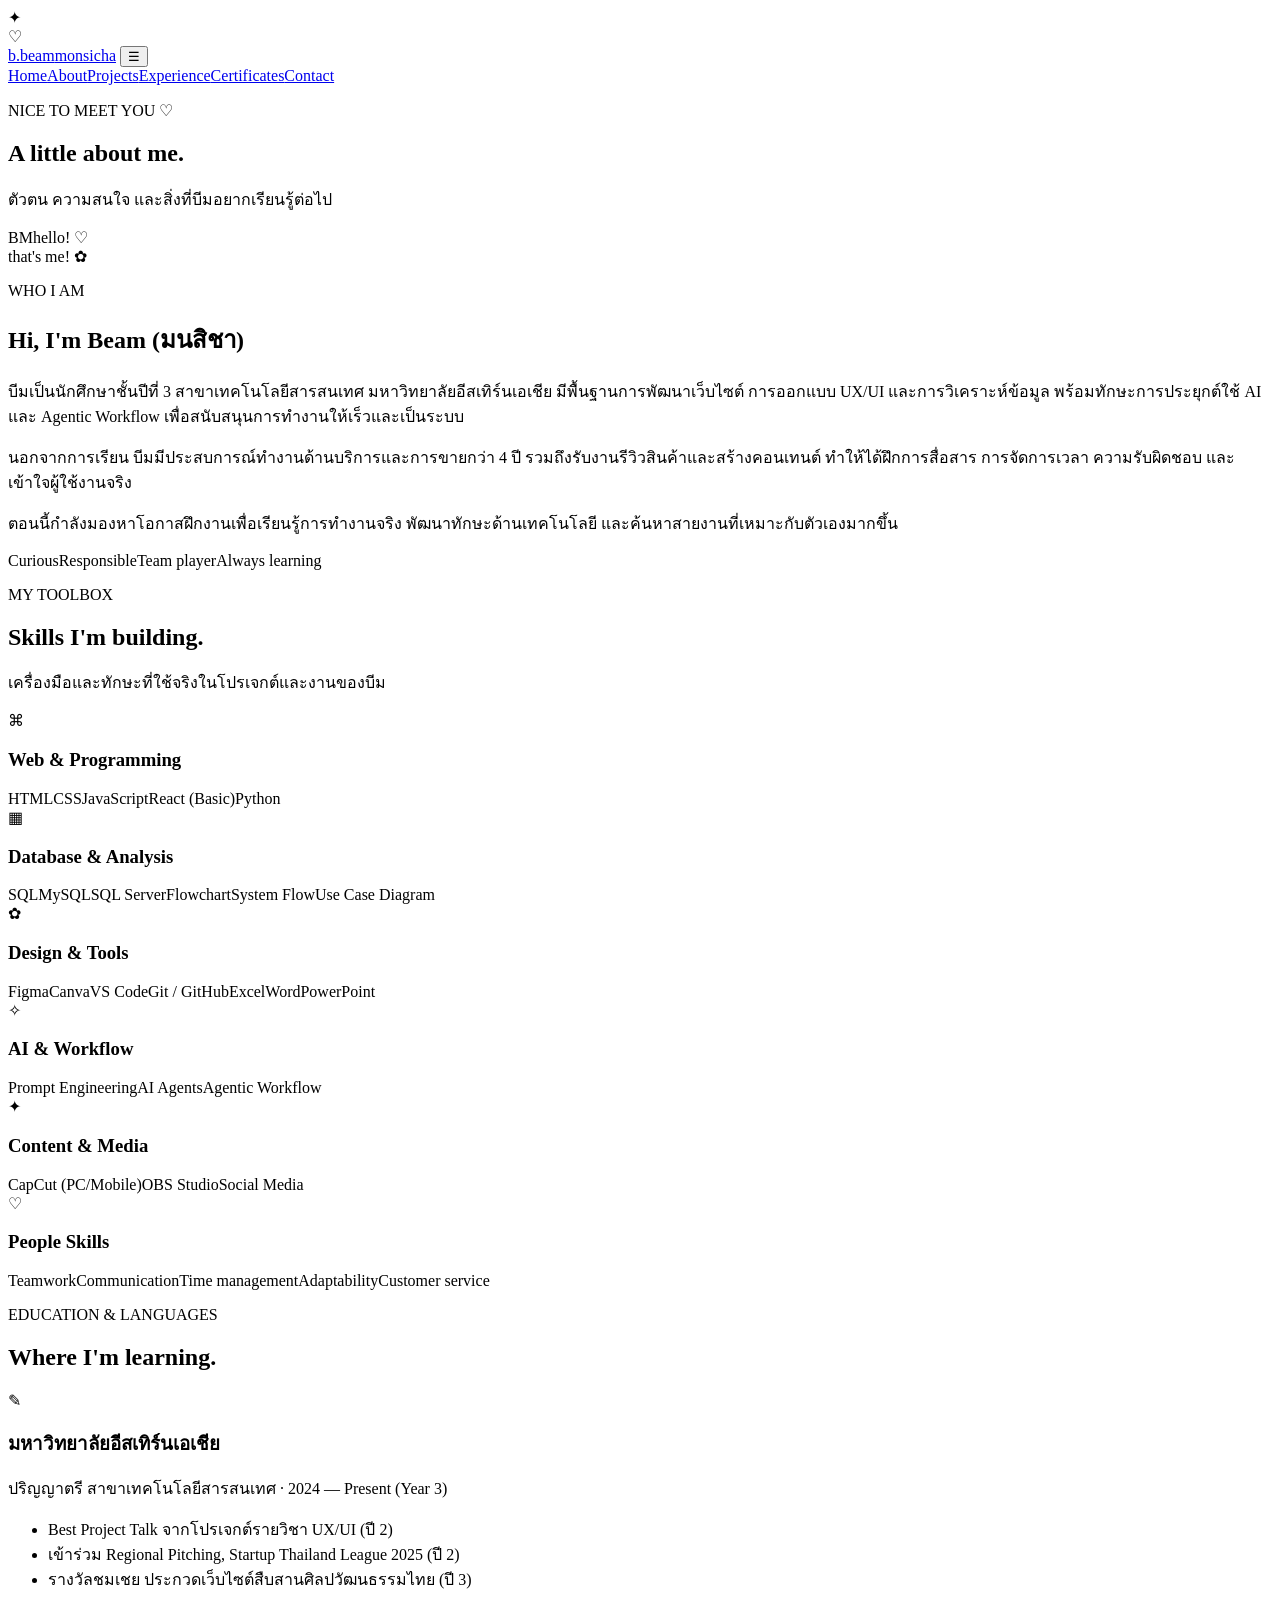
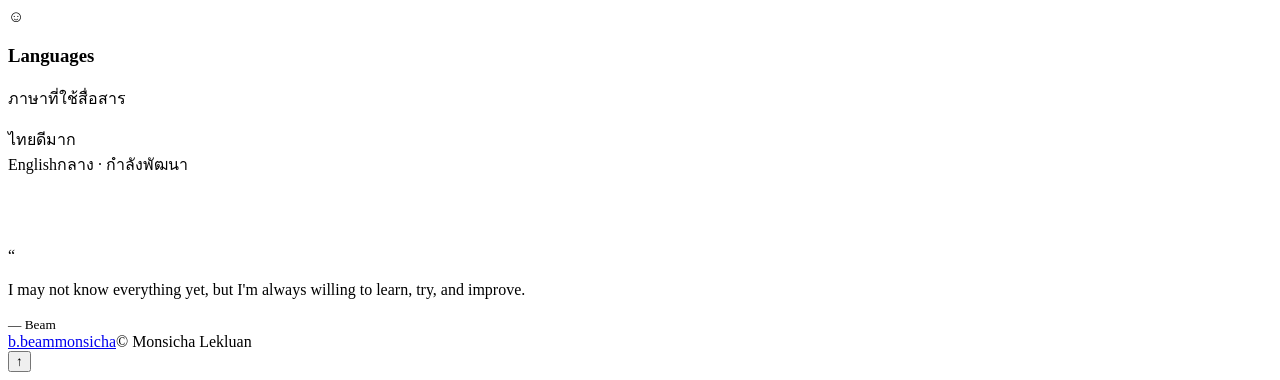
==== about.html @ de4360d0 "Add files via upload" ====
<!doctype html>
<html lang="th">
<head>
  <meta charset="utf-8"><meta name="viewport" content="width=device-width, initial-scale=1">
  <meta name="description" content="เกี่ยวกับมนสิชา เล็กล้วน (บีม) ทักษะ การศึกษา และสิ่งที่สนใจ">
  <meta property="og:title" content="About — Beam Monsicha"><meta property="og:description" content="เกี่ยวกับมนสิชา เล็กล้วน (บีม) ทักษะ การศึกษา และสิ่งที่สนใจ"><meta name="theme-color" content="#fff0f6">
  <title>About — Beam Monsicha</title>
  <link rel="icon" href="data:image/svg+xml,%3Csvg xmlns='http://www.w3.org/2000/svg' viewBox='0 0 100 100'%3E%3Crect width='100' height='100' rx='28' fill='%23ed78a8'/%3E%3Ctext x='50' y='70' font-size='62' text-anchor='middle' fill='white' font-family='sans-serif' font-weight='700'%3Eb.%3C/text%3E%3C/svg%3E">
  <script>document.documentElement.classList.add('js')</script>
  <link rel="preconnect" href="https://fonts.googleapis.com"><link rel="preconnect" href="https://fonts.gstatic.com" crossorigin>
  <link href="https://fonts.googleapis.com/css2?family=DM+Sans:wght@400;500;600;700&family=Kanit:wght@300;400;500;600;700&display=swap" rel="stylesheet">
  <link rel="stylesheet" href="assets/css/style.css"><script defer src="assets/js/main.js"></script>
</head>
<body>
  <div class="progress" aria-hidden="true"></div>
  <div class="top-sparkle sparkle-one">✦</div><div class="top-sparkle sparkle-two">♡</div>
  <header class="site-header"><a class="brand" href="index.html"><span class="brand-mark">b.</span><span>beam<span class="brand-dot">monsicha</span></span></a>
    <button class="menu-toggle" aria-label="เปิดเมนู" aria-expanded="false">☰</button>
    <nav class="nav-links" aria-label="เมนูหลัก"><a href="index.html">Home</a><a class="active" aria-current="page" href="about.html">About</a><a href="projects.html">Projects</a><a href="experience.html">Experience</a><a href="certificates.html">Certificates</a><a href="contact.html">Contact</a></nav>
  </header>
  <main>

    <section class="page-hero wrap"><p class="eyebrow">NICE TO MEET YOU ♡</p><h1>A little <span class="pink-text">about me.</span></h1><p>ตัวตน ความสนใจ และสิ่งที่บีมอยากเรียนรู้ต่อไป</p></section>
    <section class="wrap about-layout"><div class="about-photo"><div class="profile-placeholder about-placeholder"><span class="profile-initials">BM</span><span class="profile-caption">hello! ♡</span><img class="profile-img" src="assets/img/profile.jpg" alt="รูปโปรไฟล์ของบีม มนสิชา" onerror="this.remove()"></div><span class="photo-sticker">that's me! ✿</span></div>
      <div class="about-copy"><p class="eyebrow">WHO I AM</p><h2>Hi, I'm Beam <span class="pink-text">(มนสิชา)</span></h2>
        <p>บีมเป็นนักศึกษาชั้นปีที่ 3 สาขาเทคโนโลยีสารสนเทศ มหาวิทยาลัยอีสเทิร์นเอเชีย มีพื้นฐานการพัฒนาเว็บไซต์ การออกแบบ UX/UI และการวิเคราะห์ข้อมูล พร้อมทักษะการประยุกต์ใช้ AI และ Agentic Workflow เพื่อสนับสนุนการทำงานให้เร็วและเป็นระบบ</p>
        <p>นอกจากการเรียน บีมมีประสบการณ์ทำงานด้านบริการและการขายกว่า 4 ปี รวมถึงรับงานรีวิวสินค้าและสร้างคอนเทนต์ ทำให้ได้ฝึกการสื่อสาร การจัดการเวลา ความรับผิดชอบ และเข้าใจผู้ใช้งานจริง</p>
        <p>ตอนนี้กำลังมองหาโอกาสฝึกงานเพื่อเรียนรู้การทำงานจริง พัฒนาทักษะด้านเทคโนโลยี และค้นหาสายงานที่เหมาะกับตัวเองมากขึ้น</p>
        <div class="tag-row"><span class="tag">Curious</span><span class="tag">Responsible</span><span class="tag">Team player</span><span class="tag">Always learning</span></div></div></section>
    <section class="section wrap"><div class="section-heading reveal"><div><p class="eyebrow">MY TOOLBOX</p><h2>Skills I'm <span class="pink-text">building.</span></h2><p class="section-subtitle">เครื่องมือและทักษะที่ใช้จริงในโปรเจกต์และงานของบีม</p></div></div>
      <div class="skill-groups three">
        <article class="soft-card skill-card reveal"><div class="card-icon pink">⌘</div><h3>Web &amp; Programming</h3><div class="chip-list"><span>HTML</span><span>CSS</span><span>JavaScript</span><span>React (Basic)</span><span>Python</span></div></article>
        <article class="soft-card skill-card reveal"><div class="card-icon lilac">▦</div><h3>Database &amp; Analysis</h3><div class="chip-list"><span>SQL</span><span>MySQL</span><span>SQL Server</span><span>Flowchart</span><span>System Flow</span><span>Use Case Diagram</span></div></article>
        <article class="soft-card skill-card reveal"><div class="card-icon yellow">✿</div><h3>Design &amp; Tools</h3><div class="chip-list"><span>Figma</span><span>Canva</span><span>VS Code</span><span>Git / GitHub</span><span>Excel</span><span>Word</span><span>PowerPoint</span></div></article>
        <article class="soft-card skill-card reveal"><div class="card-icon mint">✧</div><h3>AI &amp; Workflow</h3><div class="chip-list"><span>Prompt Engineering</span><span>AI Agents</span><span>Agentic Workflow</span></div></article>
        <article class="soft-card skill-card reveal"><div class="card-icon pink">✦</div><h3>Content &amp; Media</h3><div class="chip-list"><span>CapCut (PC/Mobile)</span><span>OBS Studio</span><span>Social Media</span></div></article>
        <article class="soft-card skill-card reveal"><div class="card-icon lilac">♡</div><h3>People Skills</h3><div class="chip-list"><span>Teamwork</span><span>Communication</span><span>Time management</span><span>Adaptability</span><span>Customer service</span></div></article>
      </div></section>
    <section class="wrap" style="padding-bottom:70px"><div class="section-heading reveal"><div><p class="eyebrow">EDUCATION &amp; LANGUAGES</p><h2>Where I'm <span class="pink-text">learning.</span></h2></div></div>
      <div class="edu-grid">
        <article class="soft-card reveal"><div class="card-icon lilac">✎</div><h3>มหาวิทยาลัยอีสเทิร์นเอเชีย</h3><p class="muted">ปริญญาตรี สาขาเทคโนโลยีสารสนเทศ · 2024 — Present (Year 3)</p><ul><li>Best Project Talk จากโปรเจกต์รายวิชา UX/UI (ปี 2)</li><li>เข้าร่วม Regional Pitching, Startup Thailand League 2025 (ปี 2)</li><li>รางวัลชมเชย ประกวดเว็บไซต์สืบสานศิลปวัฒนธรรมไทย (ปี 3)</li></ul></article>
        <article class="soft-card reveal"><div class="card-icon yellow">☺</div><h3>Languages</h3><p class="muted">ภาษาที่ใช้สื่อสาร</p><div class="lang-row"><span>ไทย</span><span>ดีมาก</span></div><div class="lang-row"><span>English</span><span>กลาง · กำลังพัฒนา</span></div></article>
      </div></section>
    <section class="wrap quote-box reveal"><span>“</span><p>I may not know everything yet, but I'm always willing to learn, try, and improve.</p><small>— Beam</small></section>

  </main>
  <footer class="site-footer"><div class="wrap footer-inner"><a class="brand" href="index.html"><span class="brand-mark">b.</span><span>beam<span class="brand-dot">monsicha</span></span></a><span>© <span data-year></span> Monsicha Lekluan</span></div></footer>
  <button class="to-top" aria-label="กลับขึ้นด้านบน">↑</button>
</body></html>
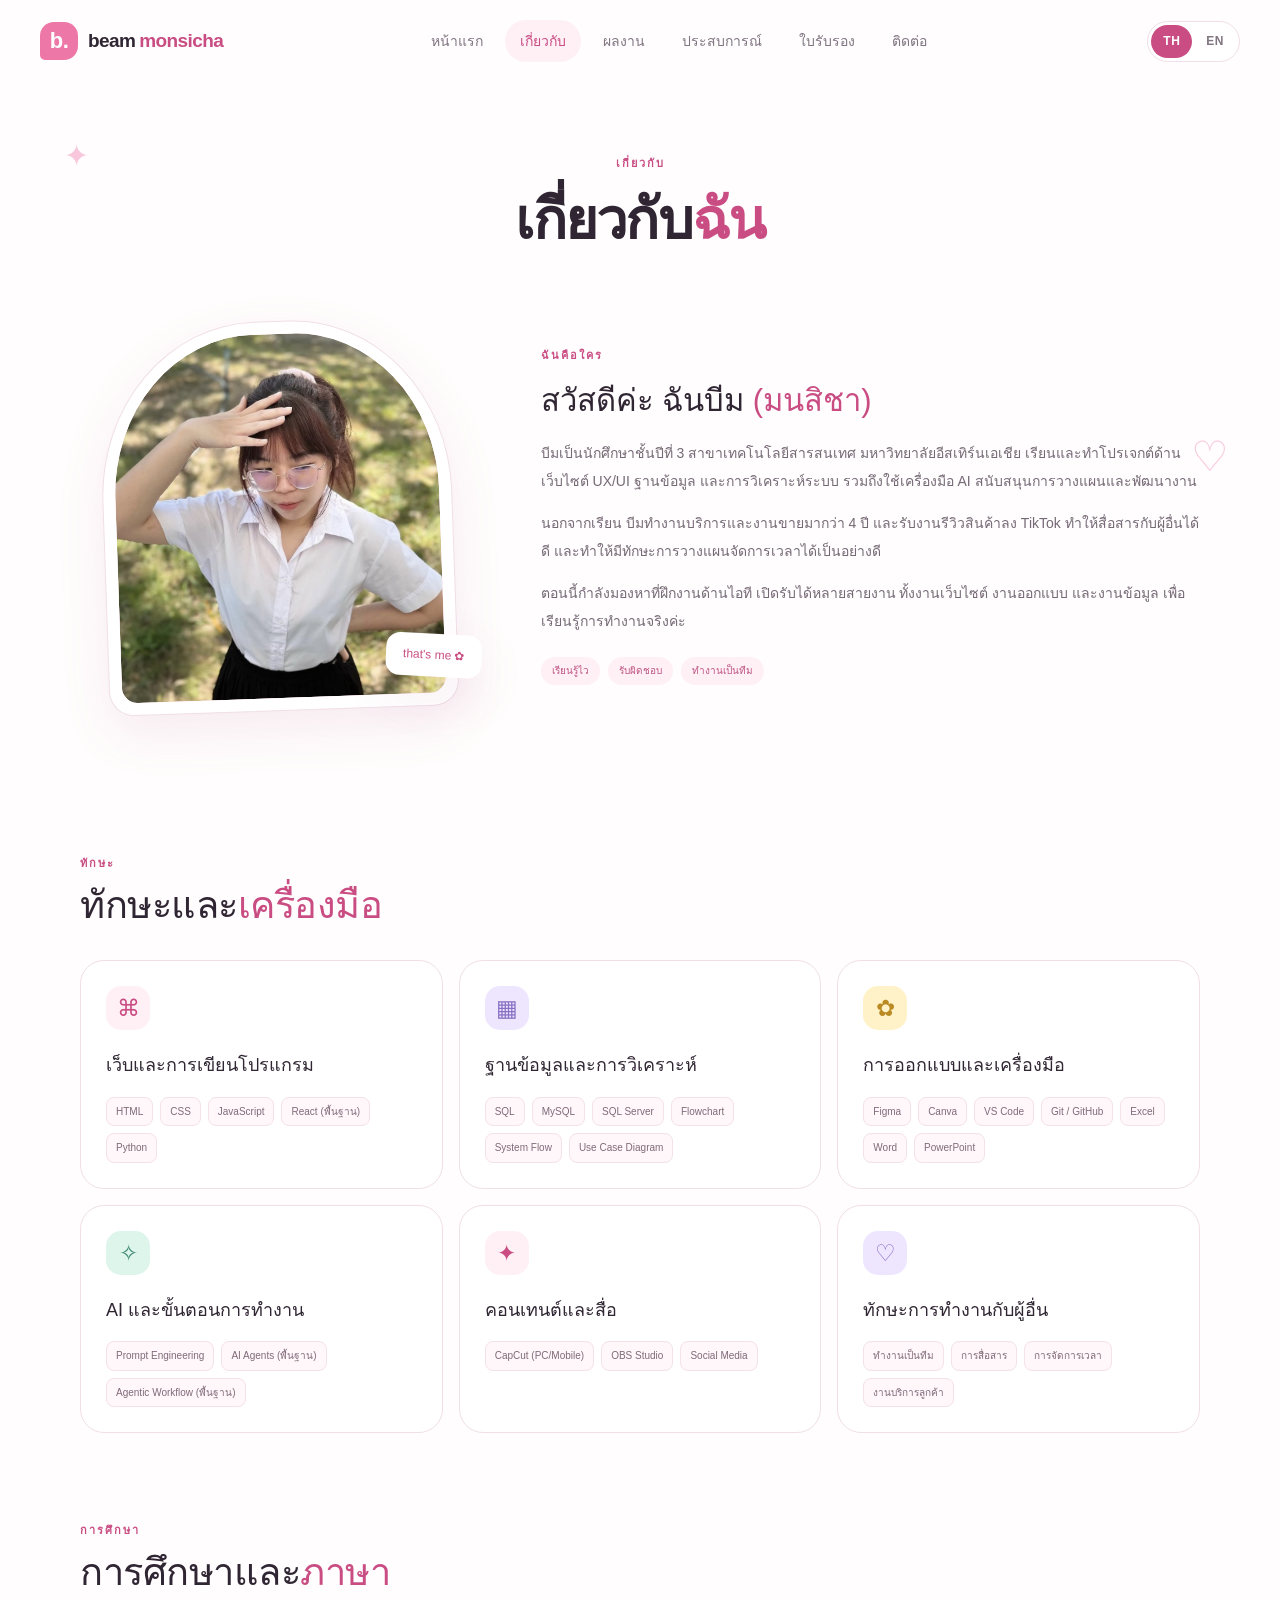
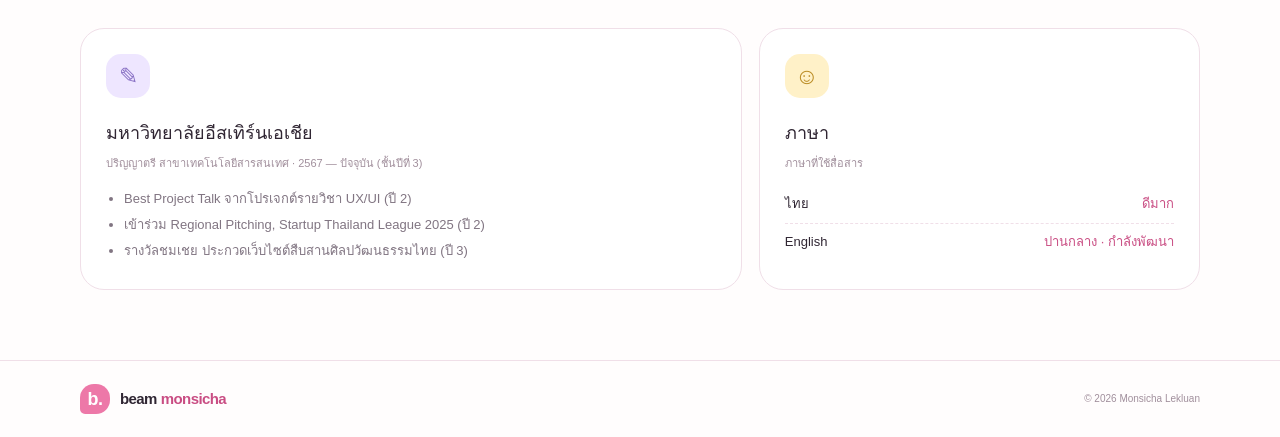
==== commit 9231402d: "update new portfolio version" ====
--- a/about.html
+++ b/about.html
@@ -1,12 +1,12 @@
 <!doctype html>
-<html lang="th">
+<html lang="th" data-title-en="About — Beam Monsicha" data-desc-en="About Monsicha Lekluan (Beam): skills, education and interests">
 <head>
   <meta charset="utf-8"><meta name="viewport" content="width=device-width, initial-scale=1">
   <meta name="description" content="เกี่ยวกับมนสิชา เล็กล้วน (บีม) ทักษะ การศึกษา และสิ่งที่สนใจ">
-  <meta property="og:title" content="About — Beam Monsicha"><meta property="og:description" content="เกี่ยวกับมนสิชา เล็กล้วน (บีม) ทักษะ การศึกษา และสิ่งที่สนใจ"><meta name="theme-color" content="#fff0f6">
-  <title>About — Beam Monsicha</title>
+  <meta property="og:title" content="เกี่ยวกับ — บีม มนสิชา"><meta property="og:description" content="เกี่ยวกับมนสิชา เล็กล้วน (บีม) ทักษะ การศึกษา และสิ่งที่สนใจ"><meta property="og:type" content="website"><meta property="og:image" content="https://beam-monsicha-cmd.github.io/my-portfolio/assets/img/og-cover.jpg"><meta name="twitter:card" content="summary_large_image"><meta name="theme-color" content="#fff0f6">
+  <title>เกี่ยวกับ — บีม มนสิชา</title>
   <link rel="icon" href="data:image/svg+xml,%3Csvg xmlns='http://www.w3.org/2000/svg' viewBox='0 0 100 100'%3E%3Crect width='100' height='100' rx='28' fill='%23ed78a8'/%3E%3Ctext x='50' y='70' font-size='62' text-anchor='middle' fill='white' font-family='sans-serif' font-weight='700'%3Eb.%3C/text%3E%3C/svg%3E">
-  <script>document.documentElement.classList.add('js')</script>
+  <script>(function(){var d=document.documentElement;d.classList.add('js');var l='th';try{var q=new URLSearchParams(location.search).get('lang');l=(q==='en'||q==='th')?q:(localStorage.getItem('beam-lang')||'th');}catch(e){}if(l!=='en')l='th';d.setAttribute('data-lang',l);d.setAttribute('lang',l);setTimeout(function(){if(!window.__beamJs)d.classList.remove('js')},3000)})()</script>
   <link rel="preconnect" href="https://fonts.googleapis.com"><link rel="preconnect" href="https://fonts.gstatic.com" crossorigin>
   <link href="https://fonts.googleapis.com/css2?family=DM+Sans:wght@400;500;600;700&family=Kanit:wght@300;400;500;600;700&display=swap" rel="stylesheet">
   <link rel="stylesheet" href="assets/css/style.css"><script defer src="assets/js/main.js"></script>
@@ -15,35 +15,35 @@
   <div class="progress" aria-hidden="true"></div>
   <div class="top-sparkle sparkle-one">✦</div><div class="top-sparkle sparkle-two">♡</div>
   <header class="site-header"><a class="brand" href="index.html"><span class="brand-mark">b.</span><span>beam<span class="brand-dot">monsicha</span></span></a>
-    <button class="menu-toggle" aria-label="เปิดเมนู" aria-expanded="false">☰</button>
-    <nav class="nav-links" aria-label="เมนูหลัก"><a href="index.html">Home</a><a class="active" aria-current="page" href="about.html">About</a><a href="projects.html">Projects</a><a href="experience.html">Experience</a><a href="certificates.html">Certificates</a><a href="contact.html">Contact</a></nav>
+    <nav class="nav-links" id="site-nav" aria-label="เมนูหลัก" data-aria-en="Main menu"><a href="index.html"><t-th>หน้าแรก</t-th><t-en>Home</t-en></a><a class="active" aria-current="page" href="about.html"><t-th>เกี่ยวกับ</t-th><t-en>About</t-en></a><a href="projects.html"><t-th>ผลงาน</t-th><t-en>Projects</t-en></a><a href="experience.html"><t-th>ประสบการณ์</t-th><t-en>Experience</t-en></a><a href="certificates.html"><t-th>ใบรับรอง</t-th><t-en>Certificates</t-en></a><a href="contact.html"><t-th>ติดต่อ</t-th><t-en>Contact</t-en></a></nav>
+    <div class="lang-switch" role="group" aria-label="ภาษา" data-aria-en="Language"><button type="button" data-set-lang="th" aria-pressed="true">TH</button><button type="button" data-set-lang="en" aria-pressed="false">EN</button></div>
+    <button class="menu-toggle" aria-label="เปิดเมนู" data-aria-en="Open menu" aria-expanded="false">☰</button>
   </header>
   <main>
 
-    <section class="page-hero wrap"><p class="eyebrow">NICE TO MEET YOU ♡</p><h1>A little <span class="pink-text">about me.</span></h1><p>ตัวตน ความสนใจ และสิ่งที่บีมอยากเรียนรู้ต่อไป</p></section>
-    <section class="wrap about-layout"><div class="about-photo"><div class="profile-placeholder about-placeholder"><span class="profile-initials">BM</span><span class="profile-caption">hello! ♡</span><img class="profile-img" src="assets/img/profile.jpg" alt="รูปโปรไฟล์ของบีม มนสิชา" onerror="this.remove()"></div><span class="photo-sticker">that's me! ✿</span></div>
-      <div class="about-copy"><p class="eyebrow">WHO I AM</p><h2>Hi, I'm Beam <span class="pink-text">(มนสิชา)</span></h2>
-        <p>บีมเป็นนักศึกษาชั้นปีที่ 3 สาขาเทคโนโลยีสารสนเทศ มหาวิทยาลัยอีสเทิร์นเอเชีย มีพื้นฐานการพัฒนาเว็บไซต์ การออกแบบ UX/UI และการวิเคราะห์ข้อมูล พร้อมทักษะการประยุกต์ใช้ AI และ Agentic Workflow เพื่อสนับสนุนการทำงานให้เร็วและเป็นระบบ</p>
-        <p>นอกจากการเรียน บีมมีประสบการณ์ทำงานด้านบริการและการขายกว่า 4 ปี รวมถึงรับงานรีวิวสินค้าและสร้างคอนเทนต์ ทำให้ได้ฝึกการสื่อสาร การจัดการเวลา ความรับผิดชอบ และเข้าใจผู้ใช้งานจริง</p>
-        <p>ตอนนี้กำลังมองหาโอกาสฝึกงานเพื่อเรียนรู้การทำงานจริง พัฒนาทักษะด้านเทคโนโลยี และค้นหาสายงานที่เหมาะกับตัวเองมากขึ้น</p>
-        <div class="tag-row"><span class="tag">Curious</span><span class="tag">Responsible</span><span class="tag">Team player</span><span class="tag">Always learning</span></div></div></section>
-    <section class="section wrap"><div class="section-heading reveal"><div><p class="eyebrow">MY TOOLBOX</p><h2>Skills I'm <span class="pink-text">building.</span></h2><p class="section-subtitle">เครื่องมือและทักษะที่ใช้จริงในโปรเจกต์และงานของบีม</p></div></div>
+    <section class="page-hero wrap"><p class="eyebrow"><t-th>เกี่ยวกับ</t-th><t-en>ABOUT</t-en></p><h1><t-th>เกี่ยวกับ<span class="pink-text">ฉัน</span></t-th><t-en>About <span class="pink-text">me.</span></t-en></h1></section>
+    <section class="wrap about-layout"><div class="about-photo"><div class="profile-placeholder about-placeholder"><span class="profile-initials">BM</span><span class="profile-caption">hello! ♡</span><img class="profile-img" src="assets/img/profile-about.jpg" alt="บีม มนสิชา ในชุดนักศึกษา" data-alt-en="Beam Monsicha in her student uniform" onerror="this.remove()"></div><span class="photo-sticker"><t-th>that's me</t-th><t-en>that's me!</t-en> ✿</span></div>
+      <div class="about-copy"><p class="eyebrow"><t-th>ฉันคือใคร</t-th><t-en>WHO I AM</t-en></p><h2><t-th>สวัสดีค่ะ ฉันบีม <span class="pink-text">(มนสิชา)</span></t-th><t-en>Hi, I'm Beam <span class="pink-text">(มนสิชา)</span></t-en></h2>
+        <p><t-th>บีมเป็นนักศึกษาชั้นปีที่ 3 สาขาเทคโนโลยีสารสนเทศ มหาวิทยาลัยอีสเทิร์นเอเชีย เรียนและทำโปรเจกต์ด้านเว็บไซต์ UX/UI ฐานข้อมูล และการวิเคราะห์ระบบ รวมถึงใช้เครื่องมือ AI สนับสนุนการวางแผนและพัฒนางาน</t-th><t-en>I'm a third-year student in Information Technology at Eastern Asia University. I work on projects in web development, UX/UI, databases and system analysis, and I use AI tools to support planning and development.</t-en></p>
+        <p><t-th>นอกจากเรียน บีมทำงานบริการและงานขายมากว่า 4 ปี และรับงานรีวิวสินค้าลง TikTok ทำให้สื่อสารกับผู้อื่นได้ดี และทำให้มีทักษะการวางแผนจัดการเวลาได้เป็นอย่างดี</t-th><t-en>Outside of class, I have worked in customer service and sales for more than 4 years and do freelance product reviews on TikTok. This has helped me communicate with others and manage my time to meet deadlines.</t-en></p>
+        <p><t-th>ตอนนี้กำลังมองหาที่ฝึกงานด้านไอที เปิดรับได้หลายสายงาน ทั้งงานเว็บไซต์ งานออกแบบ และงานข้อมูล เพื่อเรียนรู้การทำงานจริงค่ะ</t-th><t-en>I'm now looking for an IT internship. I'm open to different areas, including web development, design and data, so I can learn from real work.</t-en></p>
+        <div class="tag-row"><span class="tag"><t-th>เรียนรู้ไว</t-th><t-en>Quick learner</t-en></span><span class="tag"><t-th>รับผิดชอบ</t-th><t-en>Responsible</t-en></span><span class="tag"><t-th>ทำงานเป็นทีม</t-th><t-en>Team player</t-en></span></div></div></section>
+    <section class="section wrap"><div class="section-heading reveal"><div><p class="eyebrow"><t-th>ทักษะ</t-th><t-en>SKILLS</t-en></p><h2><t-th>ทักษะและ<span class="pink-text">เครื่องมือ</span></t-th><t-en>Skills &amp; <span class="pink-text">tools.</span></t-en></h2></div></div>
       <div class="skill-groups three">
-        <article class="soft-card skill-card reveal"><div class="card-icon pink">⌘</div><h3>Web &amp; Programming</h3><div class="chip-list"><span>HTML</span><span>CSS</span><span>JavaScript</span><span>React (Basic)</span><span>Python</span></div></article>
-        <article class="soft-card skill-card reveal"><div class="card-icon lilac">▦</div><h3>Database &amp; Analysis</h3><div class="chip-list"><span>SQL</span><span>MySQL</span><span>SQL Server</span><span>Flowchart</span><span>System Flow</span><span>Use Case Diagram</span></div></article>
-        <article class="soft-card skill-card reveal"><div class="card-icon yellow">✿</div><h3>Design &amp; Tools</h3><div class="chip-list"><span>Figma</span><span>Canva</span><span>VS Code</span><span>Git / GitHub</span><span>Excel</span><span>Word</span><span>PowerPoint</span></div></article>
-        <article class="soft-card skill-card reveal"><div class="card-icon mint">✧</div><h3>AI &amp; Workflow</h3><div class="chip-list"><span>Prompt Engineering</span><span>AI Agents</span><span>Agentic Workflow</span></div></article>
-        <article class="soft-card skill-card reveal"><div class="card-icon pink">✦</div><h3>Content &amp; Media</h3><div class="chip-list"><span>CapCut (PC/Mobile)</span><span>OBS Studio</span><span>Social Media</span></div></article>
-        <article class="soft-card skill-card reveal"><div class="card-icon lilac">♡</div><h3>People Skills</h3><div class="chip-list"><span>Teamwork</span><span>Communication</span><span>Time management</span><span>Adaptability</span><span>Customer service</span></div></article>
+<article class="soft-card skill-card reveal"><div class="card-icon pink">⌘</div><h3><t-th>เว็บและการเขียนโปรแกรม</t-th><t-en>Web &amp; Programming</t-en></h3><div class="chip-list"><span>HTML</span><span>CSS</span><span>JavaScript</span><span><t-th>React (พื้นฐาน)</t-th><t-en>React (Basic)</t-en></span><span>Python</span></div></article>
+<article class="soft-card skill-card reveal"><div class="card-icon lilac">▦</div><h3><t-th>ฐานข้อมูลและการวิเคราะห์</t-th><t-en>Database &amp; Analysis</t-en></h3><div class="chip-list"><span>SQL</span><span>MySQL</span><span>SQL Server</span><span>Flowchart</span><span>System Flow</span><span>Use Case Diagram</span></div></article>
+<article class="soft-card skill-card reveal"><div class="card-icon yellow">✿</div><h3><t-th>การออกแบบและเครื่องมือ</t-th><t-en>Design &amp; Tools</t-en></h3><div class="chip-list"><span>Figma</span><span>Canva</span><span>VS Code</span><span>Git / GitHub</span><span>Excel</span><span>Word</span><span>PowerPoint</span></div></article>
+<article class="soft-card skill-card reveal"><div class="card-icon mint">✧</div><h3><t-th>AI และขั้นตอนการทำงาน</t-th><t-en>AI &amp; Workflow</t-en></h3><div class="chip-list"><span>Prompt Engineering</span><span><t-th>AI Agents (พื้นฐาน)</t-th><t-en>AI Agents (Basic)</t-en></span><span><t-th>Agentic Workflow (พื้นฐาน)</t-th><t-en>Agentic Workflow (Basic)</t-en></span></div></article>
+<article class="soft-card skill-card reveal"><div class="card-icon pink">✦</div><h3><t-th>คอนเทนต์และสื่อ</t-th><t-en>Content &amp; Media</t-en></h3><div class="chip-list"><span>CapCut (PC/Mobile)</span><span>OBS Studio</span><span>Social Media</span></div></article>
+<article class="soft-card skill-card reveal"><div class="card-icon lilac">♡</div><h3><t-th>ทักษะการทำงานกับผู้อื่น</t-th><t-en>People Skills</t-en></h3><div class="chip-list"><span><t-th>ทำงานเป็นทีม</t-th><t-en>Teamwork</t-en></span><span><t-th>การสื่อสาร</t-th><t-en>Communication</t-en></span><span><t-th>การจัดการเวลา</t-th><t-en>Time management</t-en></span><span><t-th>งานบริการลูกค้า</t-th><t-en>Customer service</t-en></span></div></article>
       </div></section>
-    <section class="wrap" style="padding-bottom:70px"><div class="section-heading reveal"><div><p class="eyebrow">EDUCATION &amp; LANGUAGES</p><h2>Where I'm <span class="pink-text">learning.</span></h2></div></div>
+    <section class="wrap" style="padding-bottom:70px"><div class="section-heading reveal"><div><p class="eyebrow"><t-th>การศึกษา</t-th><t-en>EDUCATION</t-en></p><h2><t-th>การศึกษาและ<span class="pink-text">ภาษา</span></t-th><t-en>Education &amp; <span class="pink-text">languages.</span></t-en></h2></div></div>
       <div class="edu-grid">
-        <article class="soft-card reveal"><div class="card-icon lilac">✎</div><h3>มหาวิทยาลัยอีสเทิร์นเอเชีย</h3><p class="muted">ปริญญาตรี สาขาเทคโนโลยีสารสนเทศ · 2024 — Present (Year 3)</p><ul><li>Best Project Talk จากโปรเจกต์รายวิชา UX/UI (ปี 2)</li><li>เข้าร่วม Regional Pitching, Startup Thailand League 2025 (ปี 2)</li><li>รางวัลชมเชย ประกวดเว็บไซต์สืบสานศิลปวัฒนธรรมไทย (ปี 3)</li></ul></article>
-        <article class="soft-card reveal"><div class="card-icon yellow">☺</div><h3>Languages</h3><p class="muted">ภาษาที่ใช้สื่อสาร</p><div class="lang-row"><span>ไทย</span><span>ดีมาก</span></div><div class="lang-row"><span>English</span><span>กลาง · กำลังพัฒนา</span></div></article>
+        <article class="soft-card reveal"><div class="card-icon lilac">✎</div><h3><t-th>มหาวิทยาลัยอีสเทิร์นเอเชีย</t-th><t-en>Eastern Asia University</t-en></h3><p class="muted"><t-th>ปริญญาตรี สาขาเทคโนโลยีสารสนเทศ · 2567 — ปัจจุบัน (ชั้นปีที่ 3)</t-th><t-en>Bachelor's degree in Information Technology · 2024 — Present (Year 3)</t-en></p><ul><li><t-th>Best Project Talk จากโปรเจกต์รายวิชา UX/UI (ปี 2)</t-th><t-en>Best Project Talk for a UX/UI course project (Year 2)</t-en></li><li><t-th>เข้าร่วม Regional Pitching, Startup Thailand League 2025 (ปี 2)</t-th><t-en>Took part in the Regional Pitching, Startup Thailand League 2025 (Year 2)</t-en></li><li><t-th>รางวัลชมเชย ประกวดเว็บไซต์สืบสานศิลปวัฒนธรรมไทย (ปี 3)</t-th><t-en>Honorable Mention, Thai Arts and Culture website competition (Year 3)</t-en></li></ul></article>
+        <article class="soft-card reveal"><div class="card-icon yellow">☺</div><h3><t-th>ภาษา</t-th><t-en>Languages</t-en></h3><p class="muted"><t-th>ภาษาที่ใช้สื่อสาร</t-th><t-en>Languages I use</t-en></p><div class="lang-row"><span><t-th>ไทย</t-th><t-en>Thai</t-en></span><span><t-th>ดีมาก</t-th><t-en>Native</t-en></span></div><div class="lang-row"><span>English</span><span><t-th>ปานกลาง · กำลังพัฒนา</t-th><t-en>Intermediate · improving</t-en></span></div></article>
       </div></section>
-    <section class="wrap quote-box reveal"><span>“</span><p>I may not know everything yet, but I'm always willing to learn, try, and improve.</p><small>— Beam</small></section>
 
   </main>
   <footer class="site-footer"><div class="wrap footer-inner"><a class="brand" href="index.html"><span class="brand-mark">b.</span><span>beam<span class="brand-dot">monsicha</span></span></a><span>© <span data-year></span> Monsicha Lekluan</span></div></footer>
-  <button class="to-top" aria-label="กลับขึ้นด้านบน">↑</button>
+  <button class="to-top" aria-label="กลับขึ้นด้านบน" data-aria-en="Back to top">↑</button>
 </body></html>
--- a/assets/css/style.css
+++ b/assets/css/style.css
@@ -0,0 +1,170 @@
+:root{--pink:#ed78a8;--pink-dark:#c94d83;--pink-light:#fff0f6;--pink-mid:#f8c7dc;--ink:#302633;--muted:#817582;--line:#f0dfe8;--white:#fffdfd;--lilac:#eee6ff;--yellow:#fff1c8;--mint:#def5ec;--shadow:0 18px 50px rgba(180,95,137,.11);--radius:24px}*{box-sizing:border-box}html{scroll-behavior:smooth}body{margin:0;background:var(--white);color:var(--ink);font-family:'Kanit',sans-serif;font-weight:300;line-height:1.75;overflow-x:hidden}a{color:inherit;text-decoration:none}button{font:inherit}.wrap{width:min(1120px,calc(100% - 44px));margin-inline:auto}.site-header{height:82px;display:flex;align-items:center;justify-content:space-between;width:min(1200px,calc(100% - 44px));margin:auto;position:relative;z-index:10}.brand{display:flex;align-items:center;gap:10px;font-family:'DM Sans','Kanit',sans-serif;font-weight:700;font-size:19px;letter-spacing:-.6px}.brand-mark{display:grid;place-items:center;width:38px;height:38px;background:var(--pink);color:white;border-radius:14px 14px 14px 5px;font-size:22px}.brand-dot{color:var(--pink-dark);margin-left:4px}.nav-links{display:flex;align-items:center;gap:7px}.nav-links a{padding:9px 15px;border-radius:99px;color:var(--muted);font-size:14px;transition:.2s}.nav-links a:hover,.nav-links a.active{background:var(--pink-light);color:var(--pink-dark)}.menu-toggle{display:none;border:0;background:var(--pink-light);color:var(--pink-dark);border-radius:12px;padding:8px 12px}.top-sparkle{position:absolute;color:var(--pink-mid);pointer-events:none}.sparkle-one{top:130px;left:5%;font-size:30px}.sparkle-two{top:420px;right:4%;font-size:42px}.hero{display:grid;grid-template-columns:1.1fr .9fr;gap:55px;align-items:center;padding:76px 0 85px;min-height:560px}.eyebrow{font-family:'DM Sans','Kanit',sans-serif;font-size:11px;font-weight:700;letter-spacing:2px;color:var(--pink-dark);margin:0 0 15px}.status-dot{display:inline-block;width:8px;height:8px;background:#71c9a5;border-radius:50%;margin-right:8px;box-shadow:0 0 0 4px #e3f8ee}.hello{font-size:20px;margin:0;color:var(--muted)}h1,h2,h3,h4,p{margin-top:0}h1{font-size:clamp(42px,5.3vw,69px);line-height:1.13;letter-spacing:-1.7px;font-weight:600;margin:4px 0 12px}h2{font-weight:500;line-height:1.3}.pink-text{color:var(--pink-dark)}.wave{font-size:.5em;color:var(--pink);vertical-align:top;margin-left:10px}.hero-copy h2{font-family:'DM Sans','Kanit',sans-serif;font-size:19px;font-weight:500;color:#6f5e70;margin:0 0 20px}.slash{color:var(--pink);padding:0 6px}.hero-text{max-width:560px;color:#6f6370;font-size:16px;line-height:1.95}.hero-actions{display:flex;gap:12px;flex-wrap:wrap;margin-top:28px}.btn{display:inline-flex;align-items:center;justify-content:center;gap:17px;padding:12px 20px;border-radius:99px;font-family:'DM Sans','Kanit',sans-serif;font-size:13px;font-weight:700;transition:transform .2s,box-shadow .2s}.btn:hover{transform:translateY(-3px);box-shadow:var(--shadow)}.btn-primary{background:var(--pink-dark);color:white}.btn-primary span{font-size:18px}.btn-ghost{border:1px solid var(--line);background:white;color:#6f5e70}.btn-ghost span{color:var(--pink-dark);font-size:17px}.hero-note{display:flex;align-items:center;gap:12px;margin-top:35px;color:#8d7b89;font-family:'DM Sans','Kanit',sans-serif;font-size:12px;font-style:italic}.note-star{color:var(--pink);font-size:32px}.hero-art{position:relative;min-height:400px;display:grid;place-items:center}.blob{position:absolute;width:340px;height:340px;border-radius:46% 54% 60% 40%/45% 42% 58% 55%;transform:rotate(-12deg)}.blob-back{background:linear-gradient(145deg,#ffe1ed,#f9c4dc 65%,#f5d9ff);right:25px;top:25px}.profile-frame{position:relative;width:270px;height:325px;padding:11px;background:#fff;border:1px solid #f4d7e4;border-radius:48% 48% 28px 28px;box-shadow:var(--shadow);transform:rotate(3deg);overflow:hidden}.profile-placeholder{height:100%;width:100%;display:flex;flex-direction:column;align-items:center;justify-content:center;border-radius:46% 46% 20px 20px;background:linear-gradient(155deg,#fff7fb,#f8d9e8);color:var(--pink-dark);position:relative;overflow:hidden}.profile-placeholder:before,.profile-placeholder:after{content:'✿';position:absolute;color:#f0a5c6;font-size:65px;opacity:.45}.profile-placeholder:before{top:28px;left:20px}.profile-placeholder:after{bottom:25px;right:20px}.profile-initials{font-family:'DM Sans',sans-serif;font-weight:700;font-size:68px;letter-spacing:-5px;color:#dc7ca5}.profile-caption{font-size:11px;letter-spacing:.5px;color:#9f6c86}.float-card{position:absolute;z-index:2;background:white;border:1px solid #f7e4ed;border-radius:18px;padding:12px 15px;display:flex;align-items:center;gap:10px;box-shadow:var(--shadow);font-family:'DM Sans','Kanit',sans-serif}.float-card b,.float-card small{display:block}.float-card b{font-size:12px}.float-card small{font-size:10px;color:var(--muted)}.float-icon{width:34px;height:34px;display:grid;place-items:center;background:var(--pink-light);color:var(--pink-dark);border-radius:12px;font-size:20px}.card-top{top:65px;left:5px;transform:rotate(-5deg)}.card-bottom{right:0;bottom:55px;transform:rotate(4deg)}.decor-heart,.decor-star{position:absolute;color:var(--pink-dark);font-size:35px}.decor-heart{right:0;top:40px}.decor-star{bottom:40px;left:25px}.quick-strip{background:#fff5f9;border-top:1px solid #fce6ef;border-bottom:1px solid #fce6ef}.quick-grid{display:grid;grid-template-columns:repeat(3,1fr);padding:23px 0}.quick-grid>div{display:flex;align-items:center;justify-content:center;gap:12px;border-right:1px solid #f0d9e4}.quick-grid>div:last-child{border:0}.quick-number{font-family:'DM Sans',sans-serif;font-weight:700;color:var(--pink-dark);font-size:27px}.quick-label{font-size:12px;color:var(--muted)}.section{padding-top:88px;padding-bottom:88px}.section-heading{display:flex;align-items:end;justify-content:space-between;gap:20px;margin-bottom:30px}.section-heading .eyebrow{margin-bottom:8px}.section-heading h2{font-size:clamp(27px,3vw,38px);margin:0;letter-spacing:-.5px}.text-link{color:var(--pink-dark);font-family:'DM Sans','Kanit',sans-serif;font-weight:700;font-size:12px;white-space:nowrap}.text-link:hover{text-decoration:underline;text-underline-offset:4px}.intro-cards{display:grid;grid-template-columns:repeat(3,1fr);gap:17px}.soft-card{border:1px solid var(--line);border-radius:var(--radius);padding:25px;background:#fff;transition:transform .2s,box-shadow .2s}.soft-card:hover,.project-card:hover{transform:translateY(-5px);box-shadow:var(--shadow)}.card-icon{width:44px;height:44px;border-radius:15px;display:grid;place-items:center;font-size:23px;margin-bottom:20px}.pink{background:var(--pink-light);color:var(--pink-dark)}.lilac{background:var(--lilac);color:#8870c4}.yellow{background:var(--yellow);color:#ba8b22}.mint{background:var(--mint);color:#438c76}.soft-card h3{font-size:18px;font-weight:500;margin-bottom:8px}.soft-card p{color:var(--muted);font-size:13px;line-height:1.9;margin:0}.featured-section{background:#fff8fb;padding:78px 0}.project-grid{display:grid;grid-template-columns:repeat(2,1fr);gap:22px}.project-card{display:block;background:#fff;border:1px solid var(--line);border-radius:22px;overflow:hidden;transition:.2s}.project-visual{height:240px;position:relative;display:flex;align-items:center;justify-content:center;overflow:hidden}.visual-culture{background:linear-gradient(135deg,#fce0ed,#e9e0ff)}.visual-ux{background:linear-gradient(135deg,#ffe8ef,#f9d2e4 55%,#e6e0ff)}.visual-startup{background:linear-gradient(135deg,#fff0f6,#e7e1ff)}.visual-label{position:absolute;top:18px;left:20px;font-family:'DM Sans',sans-serif;font-size:9px;font-weight:700;letter-spacing:1.5px;color:#9e6682}.mock-window{width:205px;height:150px;background:#fffdfd;border:5px solid #fff;border-radius:10px;box-shadow:0 15px 35px #bf7d9c38;transform:rotate(-4deg);display:flex;flex-direction:column;align-items:center;justify-content:center;color:#694a67;position:relative}.mock-dots{position:absolute;top:4px;left:7px;font-size:6px;color:#ef8fb5;letter-spacing:2px}.mock-landscape{width:60px;height:42px;background:linear-gradient(135deg,#f7bfd6,#d9c8ff);border-radius:40% 60% 15% 15%;display:grid;place-items:center;color:#fff;font-size:25px;margin-bottom:5px}.mock-window b{font-size:15px}.mock-window small{font-size:8px;color:#9d8296}.phone-mock{width:100px;height:170px;background:#fff;border:5px solid #fff;border-radius:19px;box-shadow:0 12px 30px #ba779c35;display:flex;align-items:center;flex-direction:column;padding:22px 10px 10px;gap:9px;transform:rotate(-8deg)}.phone-top{width:40px;height:34px;background:#f5c2d8;border-radius:10px}.phone-line{height:6px;width:55px;background:#f4e4ed;border-radius:9px}.phone-line.short{width:35px;align-self:flex-start}.phone-button{height:16px;width:55px;background:#e98bb4;border-radius:7px;margin-top:9px}.phone-two{transform:rotate(8deg);margin-left:-7px;margin-top:35px}.project-info{display:flex;justify-content:space-between;gap:12px;align-items:center;padding:20px}.project-info h3{font-size:16px;font-weight:500;margin:0 0 4px}.project-info p{font-size:11px;color:var(--muted);margin:0}.award-pill{display:inline-block;background:#fff0f6;color:#bd5482;padding:5px 10px;border-radius:99px;font-size:10px;white-space:nowrap}.cta-section{padding-top:80px;padding-bottom:80px}.cta-box{position:relative;overflow:hidden;background:linear-gradient(120deg,#dc6e9f,#e98bb5 65%,#efb0cf);border-radius:30px;padding:42px 48px;color:white;display:flex;align-items:center;justify-content:space-between;gap:25px}.cta-box .eyebrow{color:#fff0f7}.cta-box h2{font-size:clamp(27px,3vw,38px);margin:0 0 10px}.cta-box h2 span{color:#ffe5f0}.cta-box p:not(.eyebrow){font-size:13px;color:#fff2f8;margin:0}.btn-white{background:white;color:#bd5482;position:relative;z-index:2}.cta-flower{position:absolute;font-size:180px;right:25%;bottom:-80px;color:#ffffff18}.site-footer{border-top:1px solid var(--line);padding:23px 0}.footer-inner{display:flex;align-items:center;justify-content:space-between;gap:15px}.footer-inner p,.footer-inner>span{font-size:10px;color:#a18f9c;margin:0}.footer-inner .brand{font-size:15px}.footer-inner .brand-mark{width:30px;height:30px;font-size:18px}.page-hero{text-align:center;padding:72px 0 55px}.page-hero h1{font-size:clamp(38px,5vw,56px);margin-bottom:14px}.page-hero>p:last-child{color:var(--muted);font-size:14px;margin:0}.about-layout{display:grid;grid-template-columns:.75fr 1.25fr;gap:65px;align-items:center;padding-bottom:55px}.about-photo{position:relative;max-width:350px;margin:auto;width:100%;height:390px;padding:12px;background:white;border:1px solid var(--line);border-radius:45% 45% 25px 25px;box-shadow:var(--shadow);transform:rotate(-2deg)}.about-placeholder{border-radius:44% 44% 16px 16px}.photo-sticker{position:absolute;bottom:28px;right:-25px;background:white;padding:11px 17px;border-radius:14px;box-shadow:var(--shadow);font-size:12px;color:var(--pink-dark);transform:rotate(5deg)}.about-copy h2{font-size:31px;margin-bottom:18px}.about-copy p:not(.eyebrow){font-size:14px;line-height:2;color:#756975}.tag-row{display:flex;flex-wrap:wrap;gap:8px;margin-top:22px}.tag{display:inline-block;background:#fff0f6;color:#bd5482;padding:5px 11px;border-radius:99px;font-size:10px}.section-subtitle{color:var(--muted);font-size:12px;margin:9px 0 0}.skill-groups{display:grid;grid-template-columns:repeat(2,1fr);gap:16px}.skill-card h3{margin-bottom:15px}.chip-list{display:flex;flex-wrap:wrap;gap:7px}.chip-list span{background:#fff7fa;border:1px solid #f5e1ea;border-radius:8px;padding:5px 9px;color:#806a79;font-family:'DM Sans','Kanit',sans-serif;font-size:10px}.quote-box{background:#fff4f9;border:1px solid #f9dfeb;border-radius:24px;text-align:center;padding:35px 25px;margin-top:15px;margin-bottom:85px}.quote-box>span{font-family:Georgia,serif;font-size:50px;line-height:.8;color:var(--pink)}.quote-box p{font-family:'DM Sans','Kanit',sans-serif;font-size:19px;font-weight:600;max-width:650px;margin:10px auto;color:#684f60}.quote-box small{font-size:11px;color:var(--pink-dark)}.projects-list{padding-bottom:45px}.project-detail{display:grid;grid-template-columns:1fr 1fr;gap:45px;align-items:center;padding:28px 0 50px;border-bottom:1px solid var(--line);scroll-margin-top:30px}.project-detail.reverse .project-detail-visual{order:2}.project-detail-visual{height:310px;border-radius:24px;position:relative;display:flex;align-items:center;justify-content:center;overflow:hidden}.big-window{width:250px;height:190px}.project-detail-copy h2{font-size:26px;margin:13px 0 5px}.project-detail-copy p{font-size:13px;line-height:1.9;color:#766975}.project-detail-copy h4{font-size:12px;margin:17px 0 5px}.project-meta{display:flex;gap:8px;align-items:center;flex-wrap:wrap}.muted{color:#a18f9c!important;font-size:11px!important}.edit-note{border-left:3px solid #efb2ce;padding:8px 12px;background:#fff8fb;border-radius:0 10px 10px 0}.startup-shape{font-family:'DM Sans',sans-serif;font-weight:700;font-size:35px;color:#ba6790;display:flex;gap:12px;align-items:center}.startup-shape span{color:#a28ad5}.cta-mini{display:flex;align-items:center;justify-content:space-between;padding:20px 0 80px}.cta-mini p{margin:0;color:#8a7485;font-size:14px}.timeline{max-width:820px;padding-bottom:65px}.timeline-item{display:grid;grid-template-columns:155px 1fr;gap:25px;position:relative;padding-bottom:25px}.timeline-item:not(:last-child):before{content:'';position:absolute;left:166px;top:22px;bottom:-3px;width:1px;background:#f1cfe0}.timeline-date{font-family:'DM Sans',sans-serif;font-size:11px;font-weight:700;color:var(--pink-dark);text-align:right;padding-top:24px}.timeline-dot{position:absolute;left:160px;top:28px;width:13px;height:13px;background:var(--pink);border:4px solid #ffe5f0;border-radius:50%;z-index:1}.timeline-card{background:#fff;border:1px solid var(--line);border-radius:20px;padding:24px 26px;box-shadow:0 8px 25px #d88caf0b}.timeline-heading{display:flex;justify-content:space-between;gap:15px}.timeline-heading h2{font-size:21px;margin:8px 0 0}.timeline-heading .muted{margin:3px 0 0}.timeline-emoji{width:42px;height:42px;border-radius:14px;background:var(--pink-light);display:grid;place-items:center;color:var(--pink-dark);font-size:22px}.timeline-card ul{padding-left:19px;margin:18px 0;color:#766975;font-size:13px;line-height:2}.transfer-note{font-size:11px;background:#fff6fa;padding:10px 12px;border-radius:10px;color:#906a7f;margin:0}.contact-hero{display:grid;grid-template-columns:1.05fr .95fr;gap:50px;align-items:center;padding:75px 0 65px}.contact-copy h1{font-size:clamp(42px,5vw,61px)}.contact-copy>p:not(.eyebrow){font-size:14px;color:var(--muted);line-height:2;max-width:500px}.contact-list{display:grid;gap:10px;margin-top:28px}.contact-item{display:flex;align-items:center;gap:13px;background:#fff;border:1px solid var(--line);border-radius:16px;padding:13px 15px;transition:.2s}.contact-item:hover{border-color:#edb0cb;transform:translateX(3px)}.contact-icon{display:grid;place-items:center;width:40px;height:40px;background:var(--pink-light);border-radius:13px;color:var(--pink-dark);font-size:20px}.contact-item small,.contact-item b{display:block}.contact-item small{font-size:10px;color:#a18f9c}.contact-item b{font-family:'DM Sans','Kanit',sans-serif;font-size:12px;font-weight:600}.contact-arrow{margin-left:auto;color:var(--pink-dark)}.contact-art{min-height:350px;display:grid;place-items:center;position:relative}.contact-circle{width:280px;height:280px;border-radius:50%;background:linear-gradient(145deg,#ffe2ef,#f4d9ff);display:flex;flex-direction:column;align-items:center;justify-content:center;text-align:center;color:#a84d79;box-shadow:var(--shadow);transform:rotate(5deg)}.contact-circle>span{font-size:56px;line-height:1}.contact-circle p{font-family:'DM Sans','Kanit',sans-serif;font-weight:700;font-size:22px;line-height:1.35;margin:15px 0}.contact-circle small{letter-spacing:7px}.contact-star,.contact-heart{position:absolute;color:var(--pink-dark);font-size:40px}.star-a{top:30px;right:60px}.star-b{bottom:40px;left:40px}.contact-heart{top:80px;left:50px}.availability{display:flex;align-items:center;gap:20px;background:#fff5f9;border:1px solid #f8deea;border-radius:20px;padding:22px 25px;margin-bottom:85px}.availability-icon{width:52px;height:52px;flex:0 0 auto;background:white;border-radius:17px;display:grid;place-items:center;font-size:25px;color:var(--pink-dark)}.availability h2{font-size:17px;margin:0 0 5px}.availability p{font-size:12px;color:var(--muted);margin:0}
+@media(max-width:800px){.hero{grid-template-columns:1fr;gap:25px;padding-top:55px;text-align:center}.hero-text{margin-inline:auto}.hero-actions{justify-content:center}.hero-note{justify-content:center}.hero-art{min-height:370px;grid-row:1}.hero-copy{grid-row:2}.blob{right:auto}.card-top{left:calc(50% - 190px)}.card-bottom{right:calc(50% - 190px)}.decor-heart{right:calc(50% - 190px)}.intro-cards{grid-template-columns:1fr}.project-grid{grid-template-columns:1fr}.about-layout{grid-template-columns:1fr;gap:40px}.about-photo{max-width:300px;height:350px}.project-detail{grid-template-columns:1fr;gap:25px}.project-detail.reverse .project-detail-visual{order:0}.project-detail-visual{height:260px}.contact-hero{grid-template-columns:1fr;gap:20px}.contact-art{grid-row:1;min-height:280px}.contact-circle{width:230px;height:230px}.contact-circle p{font-size:18px}.contact-copy{text-align:center}.contact-copy>p:not(.eyebrow){margin-inline:auto}.timeline-item{grid-template-columns:105px 1fr;gap:18px}.timeline-item:not(:last-child):before{left:115px}.timeline-dot{left:109px}.cta-box{padding:35px 28px}.section-heading{align-items:start}.quick-label{max-width:100px}.top-sparkle{display:none}}
+@media(max-width:560px){.wrap,.site-header{width:calc(100% - 32px)}.site-header{height:70px}.menu-toggle{display:block}.nav-links{display:none;position:absolute;top:62px;left:0;right:0;padding:12px;background:#fff;border:1px solid var(--line);border-radius:18px;box-shadow:var(--shadow);flex-direction:column;align-items:stretch}.nav-links.open{display:flex}.nav-links a{padding:10px 14px}.hero{padding:35px 0 55px}.hero-art{min-height:320px}.blob{width:270px;height:270px}.profile-frame{width:220px;height:270px}.profile-initials{font-size:58px}.card-top{left:0;top:35px}.card-bottom{right:0;bottom:35px}.float-card{padding:9px 11px}.quick-grid{padding:17px 0}.quick-grid>div{flex-direction:column;gap:0;text-align:center}.quick-number{font-size:24px}.quick-label{font-size:10px}.section{padding-top:60px;padding-bottom:60px}.section-heading{display:block}.section-heading .text-link{display:inline-block;margin-top:14px}.section-heading h2{font-size:29px}.project-visual{height:210px}.project-info{align-items:start;flex-direction:column}.cta-section{padding-top:55px;padding-bottom:55px}.cta-box{align-items:flex-start;flex-direction:column;padding:30px 24px}.cta-box h2{font-size:30px}.footer-inner{flex-wrap:wrap}.footer-inner p{order:3;width:100%}.page-hero{padding:48px 0 38px}.page-hero h1{font-size:39px}.about-layout{padding-bottom:25px}.about-copy h2{font-size:26px}.skill-groups{grid-template-columns:1fr}.quote-box{margin-bottom:55px}.quote-box p{font-size:16px}.project-detail{padding:20px 0 35px}.project-detail-copy h2{font-size:23px}.cta-mini{align-items:flex-start;flex-direction:column;gap:15px;padding-bottom:55px}.timeline{padding-bottom:45px}.timeline-item{display:block;padding-left:23px;padding-bottom:20px}.timeline-item:not(:last-child):before{left:5px;top:15px}.timeline-dot{left:0;top:20px}.timeline-date{text-align:left;padding:0 0 8px;font-size:10px}.timeline-card{padding:19px 17px}.timeline-heading h2{font-size:19px}.contact-hero{padding:45px 0}.contact-copy h1{font-size:43px}.contact-art{min-height:245px}.contact-circle{width:205px;height:205px}.contact-circle>span{font-size:45px}.availability{align-items:flex-start;padding:18px;margin-bottom:55px}.availability h2{font-size:15px}}
+
+/* =====================================================================
+   Enhancements — เพิ่มลูกเล่นและส่วนประกอบใหม่ โดยคงสี ฟอนต์ และรูปแบบเดิมไว้
+   ===================================================================== */
+::selection{background:var(--pink-mid);color:var(--ink)}
+:focus-visible{outline:3px solid var(--pink-dark);outline-offset:3px;border-radius:10px}
+.sr-only{position:absolute;width:1px;height:1px;overflow:hidden;clip:rect(0 0 0 0);white-space:nowrap}
+
+/* แถบความคืบหน้าการเลื่อนหน้า */
+.progress{position:fixed;top:0;left:0;height:3px;width:100%;transform-origin:left;transform:scaleX(0);background:linear-gradient(90deg,var(--pink),var(--pink-dark),#b99cf0);z-index:150}
+
+/* เผยตัวเมื่อเลื่อนมาถึง */
+html.js .reveal{opacity:0;transform:translateY(24px);transition:opacity .75s ease,transform .75s cubic-bezier(.2,.8,.2,1);transition-delay:var(--d,0s)}
+html.js .reveal.in{opacity:1;transform:none}
+
+/* Hero: ขยับเบา ๆ ให้มีชีวิต */
+.blob{animation:morph 16s ease-in-out infinite alternate}
+@keyframes morph{0%{border-radius:46% 54% 60% 40%/45% 42% 58% 55%;transform:rotate(-12deg)}100%{border-radius:58% 42% 44% 56%/52% 56% 44% 48%;transform:rotate(-4deg) scale(1.04)}}
+.float-card{animation:bob 5.5s ease-in-out infinite}
+.card-top{--r:-5deg;transform:rotate(var(--r))}
+.card-bottom{--r:4deg;transform:rotate(var(--r));animation-delay:-2.4s}
+@keyframes bob{0%,100%{transform:rotate(var(--r)) translateY(0)}50%{transform:rotate(var(--r)) translateY(-10px)}}
+.top-sparkle,.decor-heart,.decor-star{animation:twinkle 3.6s ease-in-out infinite}
+.sparkle-two,.decor-star{animation-delay:-1.4s}
+@keyframes twinkle{0%,100%{opacity:.55;transform:scale(.9) rotate(0)}50%{opacity:1;transform:scale(1.15) rotate(12deg)}}
+.profile-frame{transform:rotate(3deg) translate(var(--tx,0px),var(--ty,0px));transition:transform .25s ease-out}
+.profile-img{position:absolute;inset:0;width:100%;height:100%;object-fit:cover;object-position:50% 32%;z-index:2;border-radius:inherit}
+.rotator{display:inline-block;color:var(--pink-dark);transition:opacity .35s,transform .35s}
+.rotator.out{opacity:0;transform:translateY(8px)}
+
+/* ริบบิ้นทักษะวิ่ง */
+.ticker-wrap{overflow:hidden;padding:16px 0;margin:-14px 0 20px}
+.ticker{overflow:hidden;background:var(--pink-dark);color:#fff;padding:13px 0;width:104%;margin:0 0 0 -2%;transform:rotate(-1.1deg);position:relative;z-index:3;box-shadow:0 14px 30px rgba(201,77,131,.22)}
+.ticker-track{display:flex;width:max-content;animation:marquee 34s linear infinite}
+.ticker:hover .ticker-track{animation-play-state:paused}
+.ticker span{font-family:'DM Sans','Kanit',sans-serif;font-weight:700;font-size:15px;white-space:nowrap;padding:0 22px}
+.ticker i{font-style:normal;color:#ffd0e3}
+@keyframes marquee{to{transform:translateX(-50%)}}
+
+/* ตัวเลขสถิติ */
+.quick-grid.four{grid-template-columns:repeat(4,1fr)}
+
+/* การ์ดโปรเจกต์ที่ใช้ภาพจริง */
+.project-visual.has-img{background:#fce0ed}
+.project-visual.has-img>img{position:absolute;inset:0;width:100%;height:100%;object-fit:cover;transition:transform .7s cubic-bezier(.2,.8,.2,1)}
+.project-card:hover .project-visual.has-img>img{transform:scale(1.07)}
+.project-visual.has-img:after{content:"";position:absolute;inset:0;background:linear-gradient(180deg,rgba(48,38,51,0) 55%,rgba(48,38,51,.22))}
+.has-img .visual-label{z-index:2;background:rgba(255,255,255,.92);color:#9e6682;padding:4px 10px;border-radius:99px}
+.project-grid.four .project-visual{height:230px}
+.project-grid.four .project-card:last-child:nth-child(odd){grid-column:1/-1}
+.project-grid.four .project-card:last-child:nth-child(odd) .project-visual{height:270px}
+
+/* ใบรับรองในหน้าแรก */
+.cert-strip{display:grid;grid-template-columns:repeat(4,1fr);gap:16px}
+.cert-mini{display:block;background:#fff;border:1px solid var(--line);border-radius:18px;padding:10px;transition:transform .25s,box-shadow .25s}
+.cert-mini:hover{transform:translateY(-5px) rotate(-1deg);box-shadow:var(--shadow)}
+.cert-mini img{border-radius:10px;width:100%;display:block;border:1px solid #f6e6ee}
+.cert-mini b{display:block;font-family:'DM Sans','Kanit',sans-serif;font-size:12px;margin:10px 4px 0;font-weight:600}
+.cert-mini small{display:block;font-size:10px;color:var(--muted);margin:0 4px 4px}
+
+/* หน้าโปรเจกต์: กรอบภาพผลงานจริง */
+.project-detail-visual.shots{height:370px;flex-direction:column}
+.shot{position:absolute;display:block;overflow:hidden;background:#fff;border:5px solid #fff;border-radius:12px;box-shadow:0 20px 45px #bf7d9c42;cursor:zoom-in;transition:transform .35s cubic-bezier(.2,.8,.2,1),box-shadow .35s}
+.shot img{display:block;width:100%;height:auto}
+.shot:hover{box-shadow:0 26px 55px #bf7d9c60}
+.shot-main{width:80%;left:50%;top:50%;transform:translate(-50%,-52%) rotate(-2deg);z-index:1}
+.shot-main:hover{transform:translate(-50%,-54%) rotate(-1deg) scale(1.02)}
+.shot-main .bar{display:block;background:#fff;color:#ef8fb5;font-size:7px;letter-spacing:2px;padding:4px 8px;line-height:1}
+.shot-thumb{width:31%;z-index:2}
+.shot-thumb.t1{right:3%;bottom:5%;transform:rotate(6deg)}
+.shot-thumb.t2{left:3%;bottom:6%;transform:rotate(-6deg)}
+.shot-thumb:hover{transform:rotate(0) scale(1.06)}
+.shot.portrait{width:24%}
+.steps{display:flex;flex-wrap:wrap;gap:6px 4px;list-style:none;padding:0;margin:0 0 4px}
+.steps li{background:#fff7fa;border:1px solid #f5e1ea;border-radius:99px;padding:2px 11px;font-size:11px;color:#806a79;font-family:'DM Sans','Kanit',sans-serif}
+.steps li:not(:last-child):after{content:"→";color:var(--pink);margin-left:8px}
+.result-box{border-left:3px solid #efb2ce;background:#fff8fb;border-radius:0 12px 12px 0;padding:9px 14px;margin:0}
+.project-actions{display:flex;flex-wrap:wrap;gap:12px;align-items:center;margin-top:18px}
+.btn-sm{padding:9px 16px;font-size:12px;gap:10px}
+.btn-sm span{font-size:15px}
+.project-nav{display:flex;flex-wrap:wrap;gap:8px;justify-content:center;margin-top:22px}
+.project-nav a{background:#fff;border:1px solid var(--line);border-radius:99px;padding:6px 14px;font-size:12px;color:var(--muted);transition:.2s}
+.project-nav a:hover{background:var(--pink-light);color:var(--pink-dark);border-color:#edb0cb}
+
+/* หน้าเกี่ยวกับ: การศึกษา */
+.edu-grid{display:grid;grid-template-columns:1.2fr .8fr;gap:17px}
+.edu-grid .soft-card h3{margin-bottom:4px}
+.edu-grid .muted{margin:0 0 12px}
+.edu-grid ul{margin:0;padding-left:18px;color:var(--muted);font-size:13px;line-height:2}
+.lang-row{display:flex;justify-content:space-between;gap:10px;font-size:13px;padding:7px 0;border-bottom:1px dashed var(--line)}
+.lang-row:last-child{border:0}
+.lang-row span:last-child{color:var(--pink-dark)}
+.skill-groups.three{grid-template-columns:repeat(3,1fr)}
+
+/* คลิปตัวอย่าง */
+.clips-head{max-width:820px;margin:0 auto 6px}
+.clips{display:flex;gap:14px;overflow-x:auto;scroll-snap-type:x mandatory;padding:8px 2px 22px;margin:0 auto;max-width:820px;scrollbar-color:var(--pink-mid) transparent}
+.clip{flex:0 0 164px;aspect-ratio:9/16;border-radius:20px;overflow:hidden;scroll-snap-align:start;border:4px solid #fff;box-shadow:var(--shadow);cursor:zoom-in;transition:transform .3s;display:block;background:var(--pink-light)}
+.clip img{width:100%;height:100%;object-fit:cover;display:block}
+.clip:hover{transform:translateY(-6px) rotate(-1.5deg)}
+
+/* หน้าใบรับรอง */
+.cert-grid{display:grid;grid-template-columns:repeat(auto-fill,minmax(250px,1fr));gap:18px;margin-bottom:55px}
+.cert-card{display:flex;flex-direction:column;background:#fff;border:1px solid var(--line);border-radius:22px;padding:12px;transition:transform .25s,box-shadow .25s}
+.cert-card:hover{transform:translateY(-5px);box-shadow:var(--shadow)}
+.cert-card .cert-img{display:block;border-radius:14px;overflow:hidden;border:1px solid #f6e6ee;cursor:zoom-in;background:#fafafa}
+.cert-card img{width:100%;display:block;transition:transform .5s}
+.cert-card:hover img{transform:scale(1.04)}
+.cert-card h3{font-size:15px;font-weight:500;margin:14px 6px 2px}
+.cert-card p{font-size:11px;color:var(--muted);margin:0 6px 10px;line-height:1.7}
+.cert-card .tag{align-self:flex-start;margin:auto 6px 6px;font-size:10px}
+.section-lead{display:flex;align-items:end;justify-content:space-between;gap:20px;margin-bottom:24px}
+.section-lead h2{font-size:clamp(24px,2.6vw,32px);margin:0}
+.note-pill{background:#fff5f9;border:1px dashed #efb2ce;border-radius:16px;padding:12px 16px;font-size:12px;color:#906a7f;margin-bottom:55px}
+
+/* ปุ่มกลับขึ้นบน */
+.to-top{position:fixed;right:22px;bottom:22px;width:46px;height:46px;border-radius:50%;border:0;background:var(--pink-dark);color:#fff;font-size:20px;cursor:pointer;box-shadow:var(--shadow);opacity:0;transform:translateY(14px);pointer-events:none;transition:.3s;z-index:90}
+.to-top.show{opacity:1;transform:none;pointer-events:auto}
+.to-top:hover{background:var(--pink)}
+
+/* Lightbox */
+.lb{position:fixed;inset:0;display:none;align-items:center;justify-content:center;background:rgba(48,38,51,.88);backdrop-filter:blur(8px);z-index:200;padding:22px}
+.lb.open{display:flex}
+.lb figure{margin:0;display:flex;flex-direction:column;align-items:center;gap:12px;max-width:min(1100px,100%)}
+.lb img{max-width:100%;max-height:78vh;border-radius:14px;background:#fff;box-shadow:0 30px 80px rgba(0,0,0,.4)}
+.lb figcaption{color:#fff;font-size:13px;text-align:center}
+.lb button{position:absolute;border:0;border-radius:50%;width:46px;height:46px;background:#fff;color:var(--pink-dark);font-size:20px;cursor:pointer;box-shadow:var(--shadow)}
+.lb-close{top:18px;right:18px}
+.lb-prev{left:18px;top:50%}
+.lb-next{right:18px;top:50%}
+.lb button:hover{background:var(--pink-light)}
+.lb.single .lb-prev,.lb.single .lb-next{display:none}
+
+@media(max-width:800px){
+  .cert-strip{grid-template-columns:repeat(2,1fr)}
+  .quick-grid.four{grid-template-columns:repeat(2,1fr);row-gap:14px}
+  .quick-grid.four>div:nth-child(2){border:0}
+  .edu-grid,.skill-groups.three{grid-template-columns:1fr}
+  .project-detail-visual.shots{height:320px}
+}
+@media(max-width:560px){
+  .project-detail-visual.shots{height:270px}
+  .shot-main{width:86%}
+  .section-lead{display:block}
+  .lb-prev{left:8px}.lb-next{right:8px}
+}
+@media (prefers-reduced-motion:reduce){
+  *,*:before,*:after{animation:none!important;transition:none!important;scroll-behavior:auto!important}
+  html.js .reveal{opacity:1;transform:none}
+}
+
+[hidden]{display:none!important}
+
+.photo-sticker{z-index:5}
+
+/* ===== สลับภาษา TH / EN ===== */
+t-th,t-en{display:inline}
+t-en{display:none}
+html[data-lang="en"] t-en{display:inline}
+html[data-lang="en"] t-th{display:none}
+.lang-switch{display:flex;gap:2px;background:#fff;border:1px solid var(--line);border-radius:99px;padding:3px;margin-left:12px;flex:none}
+.lang-switch button{border:0;background:transparent;color:var(--muted);font-family:'DM Sans','Kanit',sans-serif;font-weight:700;font-size:12px;letter-spacing:.5px;padding:6px 12px;border-radius:99px;cursor:pointer;transition:.2s}
+.lang-switch button:hover{background:var(--pink-light);color:var(--pink-dark)}
+.lang-switch button[aria-pressed="true"]{background:var(--pink-dark);color:#fff}
+@media(max-width:800px){
+  .lang-switch{margin-left:auto;margin-right:8px}
+}
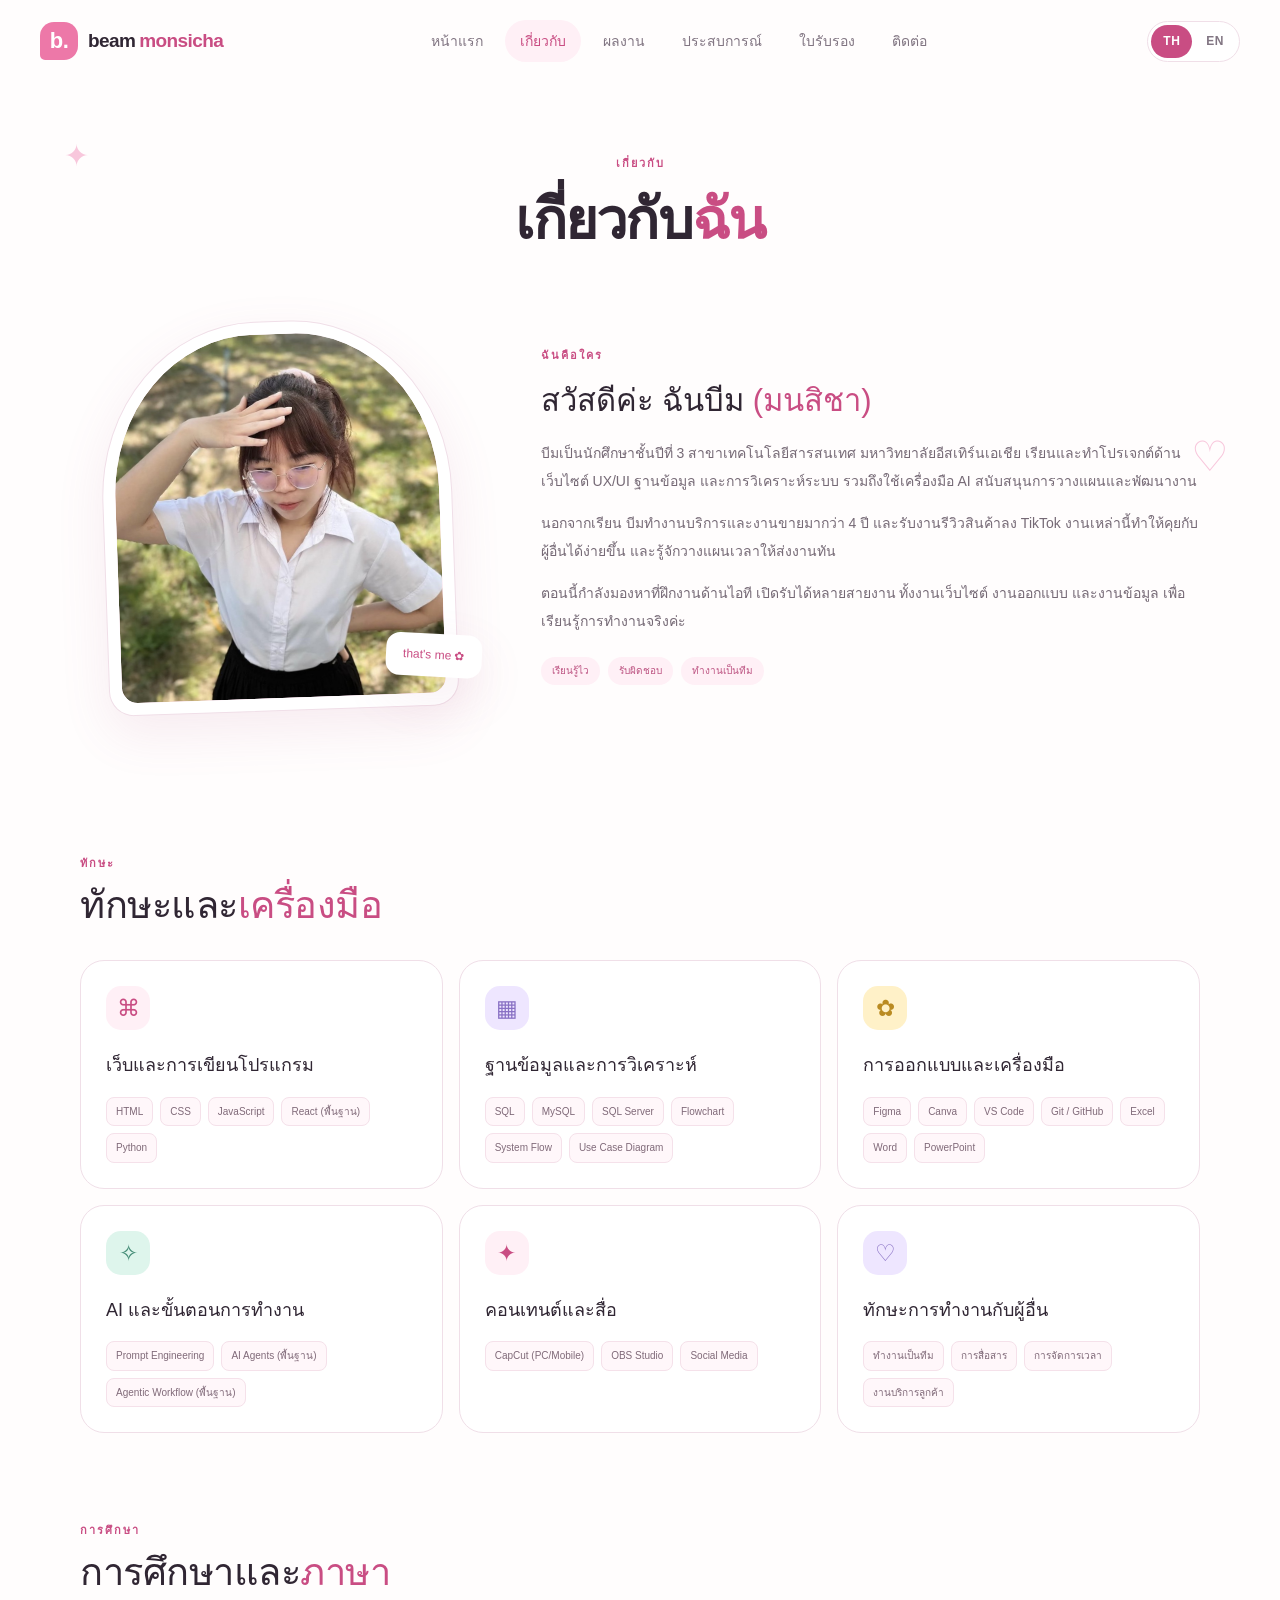
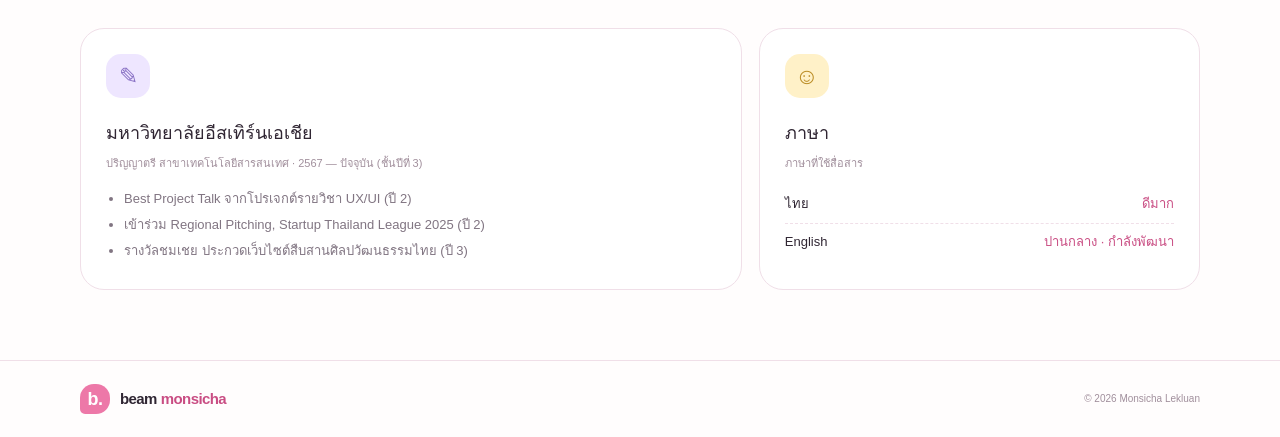
==== commit 8f97ffe5: "add resume pdf to assets" ====
--- a/about.html
+++ b/about.html
@@ -25,7 +25,7 @@
     <section class="wrap about-layout"><div class="about-photo"><div class="profile-placeholder about-placeholder"><span class="profile-initials">BM</span><span class="profile-caption">hello! ♡</span><img class="profile-img" src="assets/img/profile-about.jpg" alt="บีม มนสิชา ในชุดนักศึกษา" data-alt-en="Beam Monsicha in her student uniform" onerror="this.remove()"></div><span class="photo-sticker"><t-th>that's me</t-th><t-en>that's me!</t-en> ✿</span></div>
       <div class="about-copy"><p class="eyebrow"><t-th>ฉันคือใคร</t-th><t-en>WHO I AM</t-en></p><h2><t-th>สวัสดีค่ะ ฉันบีม <span class="pink-text">(มนสิชา)</span></t-th><t-en>Hi, I'm Beam <span class="pink-text">(มนสิชา)</span></t-en></h2>
         <p><t-th>บีมเป็นนักศึกษาชั้นปีที่ 3 สาขาเทคโนโลยีสารสนเทศ มหาวิทยาลัยอีสเทิร์นเอเชีย เรียนและทำโปรเจกต์ด้านเว็บไซต์ UX/UI ฐานข้อมูล และการวิเคราะห์ระบบ รวมถึงใช้เครื่องมือ AI สนับสนุนการวางแผนและพัฒนางาน</t-th><t-en>I'm a third-year student in Information Technology at Eastern Asia University. I work on projects in web development, UX/UI, databases and system analysis, and I use AI tools to support planning and development.</t-en></p>
-        <p><t-th>นอกจากเรียน บีมทำงานบริการและงานขายมากว่า 4 ปี และรับงานรีวิวสินค้าลง TikTok ทำให้สื่อสารกับผู้อื่นได้ดี และทำให้มีทักษะการวางแผนจัดการเวลาได้เป็นอย่างดี</t-th><t-en>Outside of class, I have worked in customer service and sales for more than 4 years and do freelance product reviews on TikTok. This has helped me communicate with others and manage my time to meet deadlines.</t-en></p>
+        <p><t-th>นอกจากเรียน บีมทำงานบริการและงานขายมากว่า 4 ปี และรับงานรีวิวสินค้าลง TikTok งานเหล่านี้ทำให้คุยกับผู้อื่นได้ง่ายขึ้น และรู้จักวางแผนเวลาให้ส่งงานทัน</t-th><t-en>Outside of class, I have worked in customer service and sales for more than 4 years and do freelance product reviews on TikTok. This has made it easier for me to talk with others and to plan my time so that I meet deadlines.</t-en></p>
         <p><t-th>ตอนนี้กำลังมองหาที่ฝึกงานด้านไอที เปิดรับได้หลายสายงาน ทั้งงานเว็บไซต์ งานออกแบบ และงานข้อมูล เพื่อเรียนรู้การทำงานจริงค่ะ</t-th><t-en>I'm now looking for an IT internship. I'm open to different areas, including web development, design and data, so I can learn from real work.</t-en></p>
         <div class="tag-row"><span class="tag"><t-th>เรียนรู้ไว</t-th><t-en>Quick learner</t-en></span><span class="tag"><t-th>รับผิดชอบ</t-th><t-en>Responsible</t-en></span><span class="tag"><t-th>ทำงานเป็นทีม</t-th><t-en>Team player</t-en></span></div></div></section>
     <section class="section wrap"><div class="section-heading reveal"><div><p class="eyebrow"><t-th>ทักษะ</t-th><t-en>SKILLS</t-en></p><h2><t-th>ทักษะและ<span class="pink-text">เครื่องมือ</span></t-th><t-en>Skills &amp; <span class="pink-text">tools.</span></t-en></h2></div></div>
